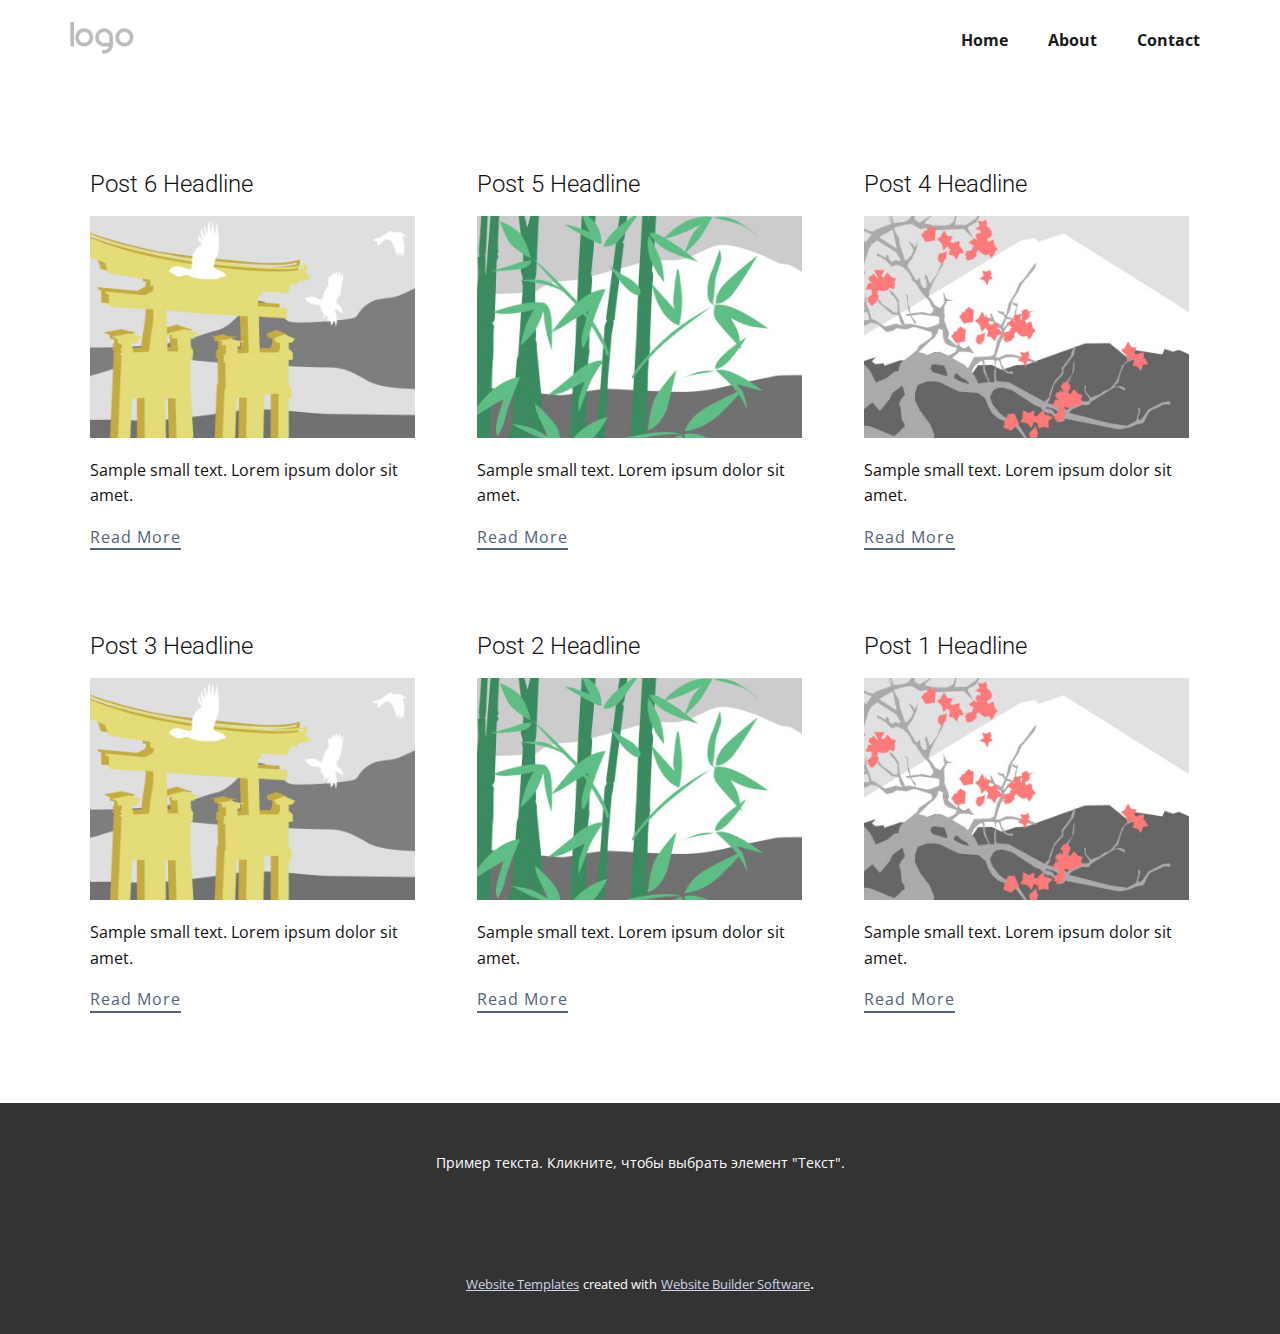
==== blog/blog.html @ 7fd45012 "Add files via upload" ====
<!DOCTYPE html>
<html style="font-size: 16px;" lang="en"><head>
    <meta name="viewport" content="width=device-width, initial-scale=1.0">
    <meta charset="utf-8">
    <meta name="keywords" content="">
    <meta name="description" content="">
    <title>Blog Template</title>
    <link rel="stylesheet" href="../nicepage.css" media="screen">
<link rel="stylesheet" href="../Blog-Template.css" media="screen">
    <script class="u-script" type="text/javascript" src="../jquery.js" defer=""></script>
    <script class="u-script" type="text/javascript" src="../nicepage.js" defer=""></script>
    <meta name="generator" content="Nicepage 5.15.1, nicepage.com">
    <link id="u-theme-google-font" rel="stylesheet" href="https://fonts.googleapis.com/css?family=Roboto:100,100i,300,300i,400,400i,500,500i,700,700i,900,900i|Open+Sans:300,300i,400,400i,500,500i,600,600i,700,700i,800,800i">
    
    
    
    <script type="application/ld+json">{
		"@context": "http://schema.org",
		"@type": "Organization",
		"name": "",
		"logo": "images/default-logo.png"
}</script>
    <meta name="theme-color" content="#53627f">
  <meta data-intl-tel-input-cdn-path="intlTelInput/"></head>
  <body class="u-body u-xl-mode" data-lang="en"><header class="u-clearfix u-header u-header" id="sec-28e1"><div class="u-clearfix u-sheet u-valign-middle u-sheet-1">
        <a href="https://nicepage.com" class="u-image u-logo u-image-1" data-image-width="80" data-image-height="40">
          <img src="../images/default-logo.png" class="u-logo-image u-logo-image-1">
        </a>
        <nav class="u-menu u-menu-one-level u-offcanvas u-menu-1" data-responsive-from="MD">
          <div class="menu-collapse" style="font-size: 1rem; letter-spacing: 0px; font-weight: 700;">
            <a class="u-button-style u-custom-border u-custom-border-color u-custom-borders u-custom-left-right-menu-spacing u-custom-padding-bottom u-custom-text-active-color u-custom-text-color u-custom-text-hover-color u-custom-top-bottom-menu-spacing u-nav-link u-text-active-palette-1-base u-text-hover-palette-2-base" href="#">
              <svg class="u-svg-link" viewBox="0 0 24 24"><use xmlns:xlink="http://www.w3.org/1999/xlink" xlink:href="#menu-hamburger"></use></svg>
              <svg class="u-svg-content" version="1.1" id="menu-hamburger" viewBox="0 0 16 16" x="0px" y="0px" xmlns:xlink="http://www.w3.org/1999/xlink" xmlns="http://www.w3.org/2000/svg"><g><rect y="1" width="16" height="2"></rect><rect y="7" width="16" height="2"></rect><rect y="13" width="16" height="2"></rect>
</g></svg>
            </a>
          </div>
          <div class="u-nav-container">
            <ul class="u-nav u-spacing-20 u-unstyled u-nav-1"><li class="u-nav-item"><a class="u-button-style u-nav-link u-text-active-palette-3-base u-text-grey-90 u-text-hover-palette-3-base" href="../Home.html" style="padding: 10px;">Home</a>
</li><li class="u-nav-item"><a class="u-button-style u-nav-link u-text-active-palette-3-base u-text-grey-90 u-text-hover-palette-3-base" href="../About.html" style="padding: 10px;">About</a>
</li><li class="u-nav-item"><a class="u-button-style u-nav-link u-text-active-palette-3-base u-text-grey-90 u-text-hover-palette-3-base" href="../Contact.html" style="padding: 10px;">Contact</a>
</li></ul>
          </div>
          <div class="u-nav-container-collapse">
            <div class="u-black u-container-style u-inner-container-layout u-opacity u-opacity-95 u-sidenav">
              <div class="u-inner-container-layout u-sidenav-overflow">
                <div class="u-menu-close"></div>
                <ul class="u-align-center u-nav u-popupmenu-items u-unstyled u-nav-2"><li class="u-nav-item"><a class="u-button-style u-nav-link" href="../Home.html">Home</a>
</li><li class="u-nav-item"><a class="u-button-style u-nav-link" href="../About.html">About</a>
</li><li class="u-nav-item"><a class="u-button-style u-nav-link" href="../Contact.html">Contact</a>
</li></ul>
              </div>
            </div>
            <div class="u-black u-menu-overlay u-opacity u-opacity-70"></div>
          </div>
        </nav>
      </div></header>
    <section class="u-clearfix u-section-1" id="sec-86b7">
      <div class="u-clearfix u-sheet u-valign-middle u-sheet-1"><!--blog--><!--blog_options_json--><!--{"type":"Recent","source":"","tags":"","count":""}--><!--/blog_options_json-->
        <div class="u-blog u-expanded-width u-repeater u-repeater-1"><!--blog_post-->
          <div class="u-blog-post u-container-style u-repeater-item u-white u-repeater-item-1">
            <div class="u-container-layout u-similar-container u-valign-top u-container-layout-1"><!--blog_post_header-->
              <h4 class="u-blog-control u-text u-text-1">
                <a class="u-post-header-link" href="../blog/post-5.html">Post 6 Headline</a>
              </h4><!--/blog_post_header--><!--blog_post_image-->
              <a class="u-post-header-link" href="../blog/post-5.html"><img alt="" class="u-blog-control u-expanded-width u-image u-image-default u-image-1" src="../images/8ad73f3c.jpeg"></a><!--/blog_post_image--><!--blog_post_content-->
              <div class="u-blog-control u-post-content u-text u-text-2 fr-view">Sample small text. Lorem ipsum dolor sit amet.</div><!--/blog_post_content--><!--blog_post_readmore-->
              <a href="../blog/post-5.html" class="u-blog-control u-border-2 u-border-palette-1-base u-btn u-btn-rectangle u-button-style u-none u-btn-1"><!--blog_post_readmore_content--><!--options_json--><!--{"content":"","defaultValue":"Read More"}--><!--/options_json-->Read More<!--/blog_post_readmore_content--></a><!--/blog_post_readmore-->
            </div>
          </div><div class="u-blog-post u-container-style u-repeater-item u-video-cover u-white">
            <div class="u-container-layout u-similar-container u-valign-top u-container-layout-2"><!--blog_post_header-->
              <h4 class="u-blog-control u-text u-text-3">
                <a class="u-post-header-link" href="../blog/post-4.html">Post 5 Headline</a>
              </h4><!--/blog_post_header--><!--blog_post_image-->
              <a class="u-post-header-link" href="../blog/post-4.html"><img alt="" class="u-blog-control u-expanded-width u-image u-image-default u-image-2" src="../images/68f64b9d.jpeg"></a><!--/blog_post_image--><!--blog_post_content-->
              <div class="u-blog-control u-post-content u-text u-text-4 fr-view">Sample small text. Lorem ipsum dolor sit amet.</div><!--/blog_post_content--><!--blog_post_readmore-->
              <a href="../blog/post-4.html" class="u-blog-control u-border-2 u-border-palette-1-base u-btn u-btn-rectangle u-button-style u-none u-btn-2"><!--blog_post_readmore_content--><!--options_json--><!--{"content":"","defaultValue":"Read More"}--><!--/options_json-->Read More<!--/blog_post_readmore_content--></a><!--/blog_post_readmore-->
            </div>
          </div><div class="u-blog-post u-container-style u-repeater-item u-video-cover u-white">
            <div class="u-container-layout u-similar-container u-valign-top u-container-layout-3"><!--blog_post_header-->
              <h4 class="u-blog-control u-text u-text-5">
                <a class="u-post-header-link" href="../blog/post-3.html">Post 4 Headline</a>
              </h4><!--/blog_post_header--><!--blog_post_image-->
              <a class="u-post-header-link" href="../blog/post-3.html"><img alt="" class="u-blog-control u-expanded-width u-image u-image-default u-image-3" src="../images/0fd3416c.jpeg"></a><!--/blog_post_image--><!--blog_post_content-->
              <div class="u-blog-control u-post-content u-text u-text-6 fr-view">Sample small text. Lorem ipsum dolor sit amet.</div><!--/blog_post_content--><!--blog_post_readmore-->
              <a href="../blog/post-3.html" class="u-blog-control u-border-2 u-border-palette-1-base u-btn u-btn-rectangle u-button-style u-none u-btn-3"><!--blog_post_readmore_content--><!--options_json--><!--{"content":"","defaultValue":"Read More"}--><!--/options_json-->Read More<!--/blog_post_readmore_content--></a><!--/blog_post_readmore-->
            </div>
          </div><div class="u-blog-post u-container-style u-repeater-item u-white u-repeater-item-1">
            <div class="u-container-layout u-similar-container u-valign-top u-container-layout-1"><!--blog_post_header-->
              <h4 class="u-blog-control u-text u-text-1">
                <a class="u-post-header-link" href="../blog/post-2.html">Post 3 Headline</a>
              </h4><!--/blog_post_header--><!--blog_post_image-->
              <a class="u-post-header-link" href="../blog/post-2.html"><img alt="" class="u-blog-control u-expanded-width u-image u-image-default u-image-1" src="../images/8ad73f3c.jpeg"></a><!--/blog_post_image--><!--blog_post_content-->
              <div class="u-blog-control u-post-content u-text u-text-2 fr-view">Sample small text. Lorem ipsum dolor sit amet.</div><!--/blog_post_content--><!--blog_post_readmore-->
              <a href="../blog/post-2.html" class="u-blog-control u-border-2 u-border-palette-1-base u-btn u-btn-rectangle u-button-style u-none u-btn-1"><!--blog_post_readmore_content--><!--options_json--><!--{"content":"","defaultValue":"Read More"}--><!--/options_json-->Read More<!--/blog_post_readmore_content--></a><!--/blog_post_readmore-->
            </div>
          </div><div class="u-blog-post u-container-style u-repeater-item u-video-cover u-white">
            <div class="u-container-layout u-similar-container u-valign-top u-container-layout-2"><!--blog_post_header-->
              <h4 class="u-blog-control u-text u-text-3">
                <a class="u-post-header-link" href="../blog/post-1.html">Post 2 Headline</a>
              </h4><!--/blog_post_header--><!--blog_post_image-->
              <a class="u-post-header-link" href="../blog/post-1.html"><img alt="" class="u-blog-control u-expanded-width u-image u-image-default u-image-2" src="../images/68f64b9d.jpeg"></a><!--/blog_post_image--><!--blog_post_content-->
              <div class="u-blog-control u-post-content u-text u-text-4 fr-view">Sample small text. Lorem ipsum dolor sit amet.</div><!--/blog_post_content--><!--blog_post_readmore-->
              <a href="../blog/post-1.html" class="u-blog-control u-border-2 u-border-palette-1-base u-btn u-btn-rectangle u-button-style u-none u-btn-2"><!--blog_post_readmore_content--><!--options_json--><!--{"content":"","defaultValue":"Read More"}--><!--/options_json-->Read More<!--/blog_post_readmore_content--></a><!--/blog_post_readmore-->
            </div>
          </div><div class="u-blog-post u-container-style u-repeater-item u-video-cover u-white">
            <div class="u-container-layout u-similar-container u-valign-top u-container-layout-3"><!--blog_post_header-->
              <h4 class="u-blog-control u-text u-text-5">
                <a class="u-post-header-link" href="../blog/post.html">Post 1 Headline</a>
              </h4><!--/blog_post_header--><!--blog_post_image-->
              <a class="u-post-header-link" href="../blog/post.html"><img alt="" class="u-blog-control u-expanded-width u-image u-image-default u-image-3" src="../images/0fd3416c.jpeg"></a><!--/blog_post_image--><!--blog_post_content-->
              <div class="u-blog-control u-post-content u-text u-text-6 fr-view">Sample small text. Lorem ipsum dolor sit amet.</div><!--/blog_post_content--><!--blog_post_readmore-->
              <a href="../blog/post.html" class="u-blog-control u-border-2 u-border-palette-1-base u-btn u-btn-rectangle u-button-style u-none u-btn-3"><!--blog_post_readmore_content--><!--options_json--><!--{"content":"","defaultValue":"Read More"}--><!--/options_json-->Read More<!--/blog_post_readmore_content--></a><!--/blog_post_readmore-->
            </div>
          </div><!--/blog_post--><!--blog_post-->
          <!--/blog_post--><!--blog_post-->
          <!--/blog_post-->
        </div><!--/blog-->
      </div>
    </section>
    
    
    
    <footer class="u-align-center u-clearfix u-footer u-grey-80 u-footer" id="sec-5064"><div class="u-clearfix u-sheet u-sheet-1">
        <p class="u-small-text u-text u-text-variant u-text-1" data-lang-en="Пример текста. Кликните, чтобы выбрать элемент &quot;Текст&quot;.">Пример текста. Кликните, чтобы выбрать элемент "Текст".</p>
      </div></footer>
    <section class="u-backlink u-clearfix u-grey-80">
      <a class="u-link" href="https://nicepage.com/website-templates" target="_blank">
        <span>Website Templates</span>
      </a>
      <p class="u-text">
        <span>created with</span>
      </p>
      <a class="u-link" href="" target="_blank">
        <span>Website Builder Software</span>
      </a>. 
    </section>
  
</body></html>
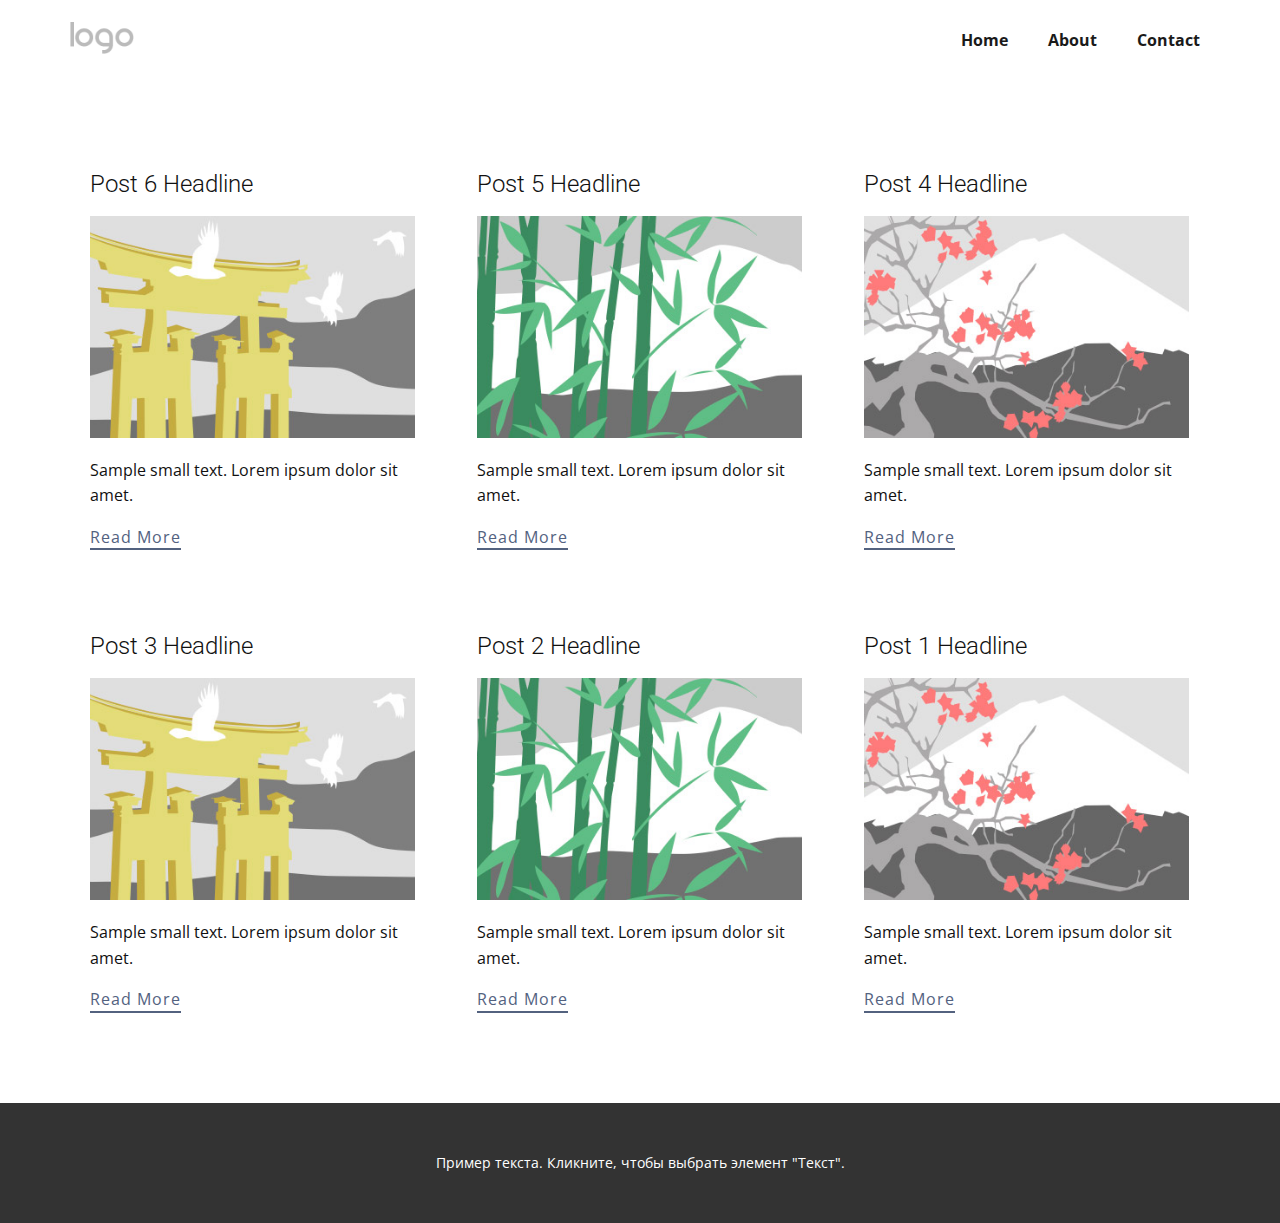
==== commit 08a6089c: "Update blog.html" ====
--- a/blog/blog.html
+++ b/blog/blog.html
@@ -123,16 +123,6 @@
     <footer class="u-align-center u-clearfix u-footer u-grey-80 u-footer" id="sec-5064"><div class="u-clearfix u-sheet u-sheet-1">
         <p class="u-small-text u-text u-text-variant u-text-1" data-lang-en="Пример текста. Кликните, чтобы выбрать элемент &quot;Текст&quot;.">Пример текста. Кликните, чтобы выбрать элемент "Текст".</p>
       </div></footer>
-    <section class="u-backlink u-clearfix u-grey-80">
-      <a class="u-link" href="https://nicepage.com/website-templates" target="_blank">
-        <span>Website Templates</span>
-      </a>
-      <p class="u-text">
-        <span>created with</span>
-      </p>
-      <a class="u-link" href="" target="_blank">
-        <span>Website Builder Software</span>
-      </a>. 
-    </section>
   
-</body></html>+  
+</body></html>
